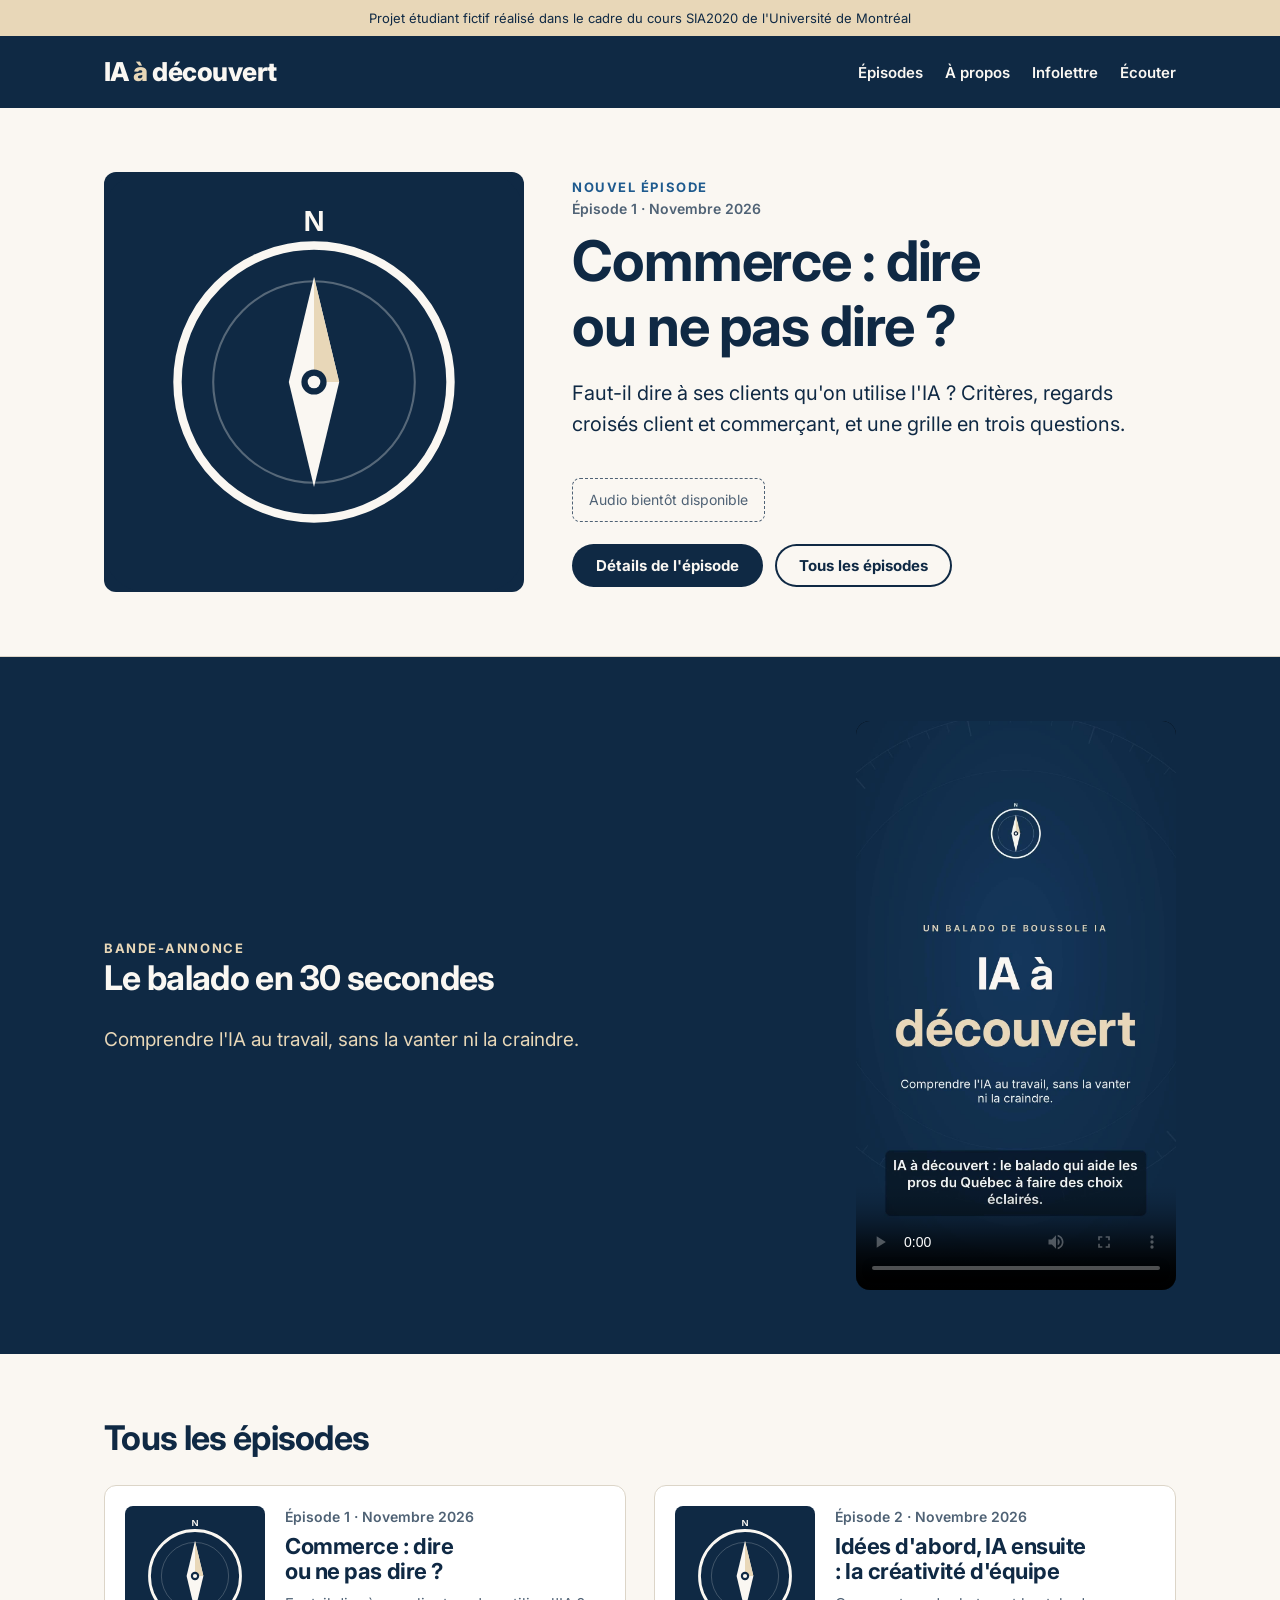
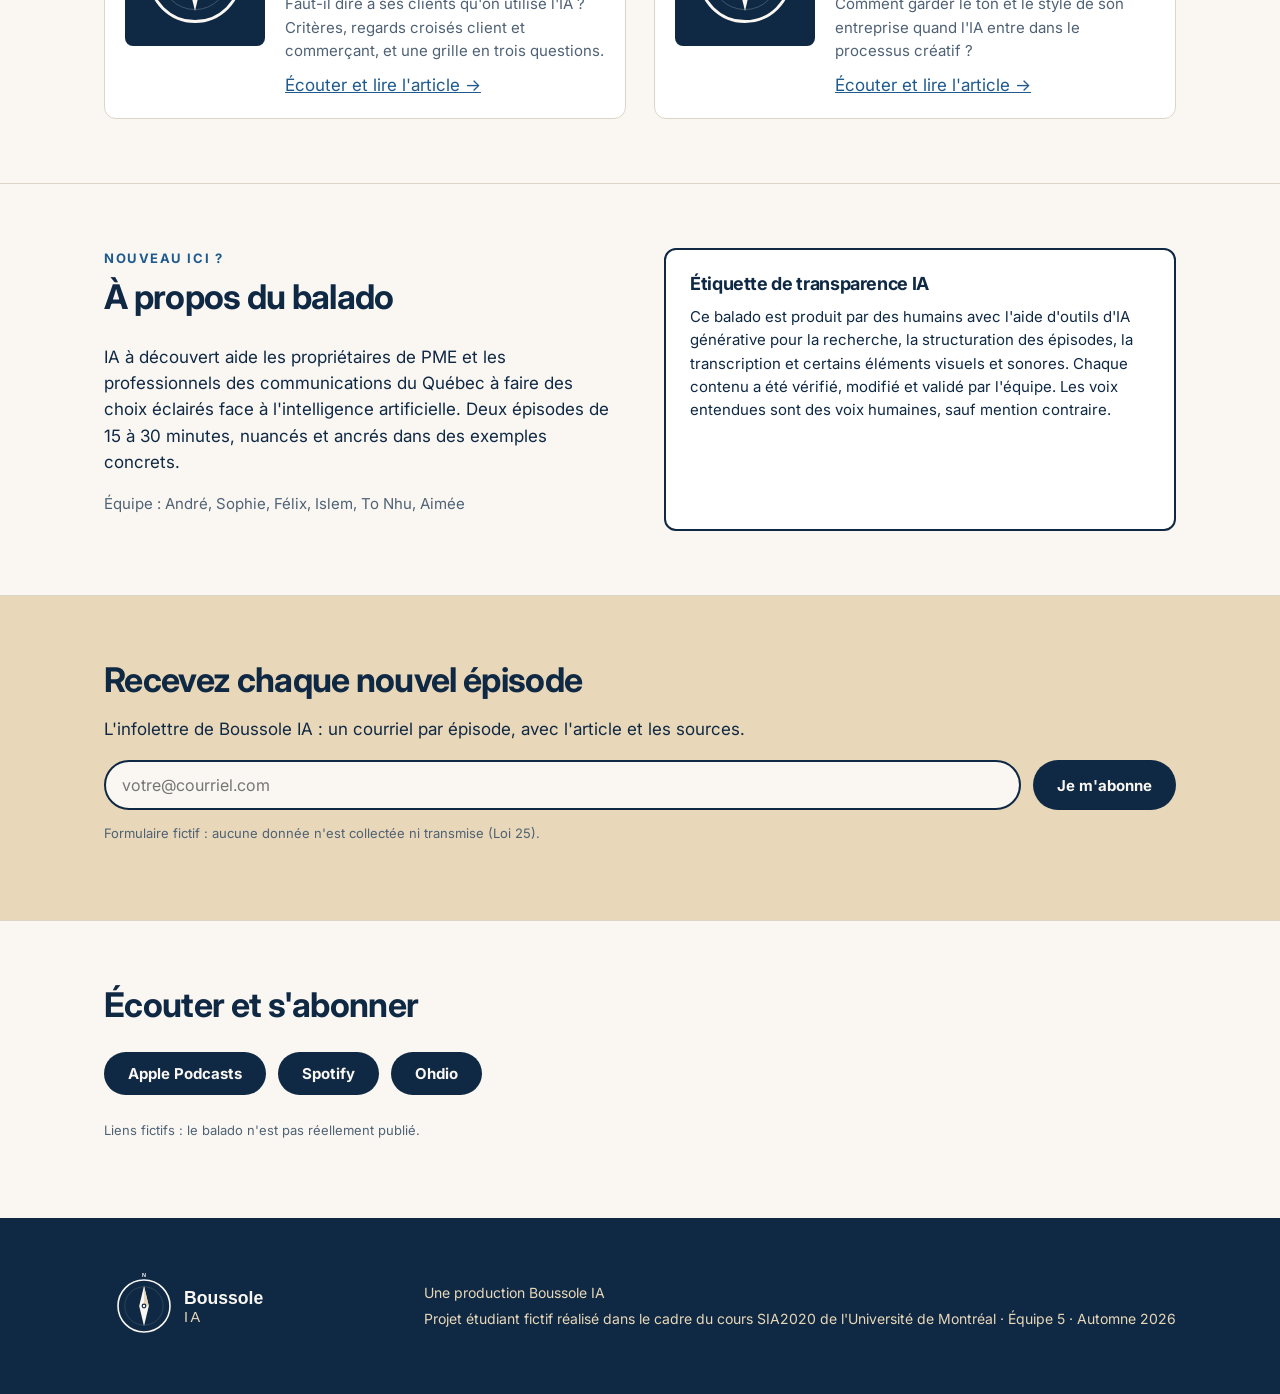
==== iaadecouvert/index.html @ 36e010b4 "Add files via upload" ====
<!doctype html>
<html lang="fr-CA">
<head>
<meta charset="utf-8">
<meta name="viewport" content="width=device-width, initial-scale=1">
<meta name="robots" content="noindex, nofollow">
<title>IA à découvert | Balado de Boussole IA</title>
<meta name="description" content="IA à découvert, le balado de Boussole IA. Projet étudiant fictif, SIA2020, Université de Montréal.">
<link rel="icon" href="assets/picto.svg">
<link rel="preconnect" href="https://fonts.googleapis.com">
<link rel="stylesheet" href="https://fonts.googleapis.com/css2?family=Inter:wght@400;600;700;800&display=swap">
<link rel="stylesheet" href="style.css">
</head>
<body>

<div class="notice">Projet étudiant fictif réalisé dans le cadre du cours SIA2020 de l'Université de Montréal</div>

<header>
  <div class="wrap">
    <a class="brand" href="index.html">IA <span>à</span> découvert</a>
    <nav>
      <a href="#episodes">Épisodes</a>
      <a href="#a-propos">À propos</a>
      <a href="#infolettre">Infolettre</a>
      <a href="#ecouter">Écouter</a>
    </nav>
  </div>
</header>

<main>
  <section>
    <div class="wrap hero" id="hero"></div>
  </section>

  <section class="teaser">
    <div class="wrap">
      <div>
        <div class="eyebrow" style="color:var(--sand)">Bande-annonce</div>
        <h2>Le balado en 30 secondes</h2>
        <p id="promise"></p>
      </div>
      <video id="teaser" controls playsinline preload="metadata"></video>
    </div>
  </section>

  <section id="episodes">
    <div class="wrap">
      <h2>Tous les épisodes</h2>
      <div class="episodes" id="ep-list"></div>
    </div>
  </section>

  <section id="a-propos">
    <div class="wrap two">
      <div>
        <div class="eyebrow">Nouveau ici ?</div>
        <h2 style="margin-top:8px">À propos du balado</h2>
        <p id="about"></p>
        <p class="team" id="team"></p>
      </div>
      <div class="label">
        <h3>Étiquette de transparence IA</h3>
        <p id="transparency"></p>
      </div>
    </div>
  </section>

  <section class="newsletter" id="infolettre">
    <div class="wrap">
      <h2 style="margin-bottom:8px">Recevez chaque nouvel épisode</h2>
      <p>L'infolettre de Boussole IA : un courriel par épisode, avec l'article et les sources.</p>
      <form id="nl-form">
        <input type="email" id="nl-email" placeholder="votre@courriel.com" aria-label="Courriel" required>
        <button class="btn" type="submit">Je m'abonne</button>
      </form>
      <p class="small">Formulaire fictif : aucune donnée n'est collectée ni transmise (Loi 25).</p>
      <p class="ok" id="nl-ok" hidden>Merci ! (Démonstration : aucune inscription réelle n'a été faite.)</p>
    </div>
  </section>

  <section id="ecouter" style="border-bottom:0">
    <div class="wrap">
      <h2>Écouter et s'abonner</h2>
      <div class="platforms" id="platforms"></div>
    </div>
  </section>
</main>

<footer>
  <div class="wrap">
    <div>
      <img src="assets/boussole-ia-inverse.svg" alt="Boussole IA">
    </div>
    <div>
      <p>Une production Boussole IA</p>
      <p>Projet étudiant fictif réalisé dans le cadre du cours SIA2020 de l'Université de Montréal · Équipe 5 · Automne 2026</p>
    </div>
  </div>
</footer>

<script src="data.js"></script>
<script>
  const ep = EPISODES[0];
  const cover = (src, alt) => `<div class="cover"><img src="${src || PODCAST.cover}" alt="${alt}"></div>`;
  const player = (src) => src ? `<audio controls preload="none" src="${src}"></audio>` : `<span class="soon">Audio bientôt disponible</span>`;

  document.getElementById("hero").innerHTML = `
    ${cover(ep.image, ep.title)}
    <div>
      <div class="eyebrow">Nouvel épisode</div>
      <div class="meta">${ep.number} · ${ep.date}${ep.duration ? " · " + ep.duration : ""}</div>
      <h1><a href="episode.html?ep=${ep.id}">${ep.title}</a></h1>
      <p>${ep.description}</p>
      ${player(ep.audio)}
      <div class="actions">
        <a class="btn" href="episode.html?ep=${ep.id}">Détails de l'épisode</a>
        <a class="btn ghost" href="#episodes">Tous les épisodes</a>
      </div>
    </div>`;

  document.getElementById("ep-list").innerHTML = EPISODES.map(e => `
    <article class="ep">
      ${cover(e.image, e.title)}
      <div>
        <div class="meta">${e.number} · ${e.date}${e.duration ? " · " + e.duration : ""}</div>
        <h3><a href="episode.html?ep=${e.id}">${e.title}</a></h3>
        <p>${e.description}</p>
        <a href="episode.html?ep=${e.id}">Écouter et lire l'article →</a>
      </div>
    </article>`).join("");

  const v = document.getElementById("teaser");
  v.src = PODCAST.teaser; v.poster = PODCAST.teaserPoster;
  document.getElementById("promise").textContent = PODCAST.promise;
  document.getElementById("about").textContent = PODCAST.about;
  document.getElementById("team").textContent = "Équipe : " + PODCAST.team.join(", ");
  document.getElementById("transparency").textContent = PODCAST.transparency;
  document.getElementById("platforms").innerHTML = PODCAST.platforms.map(p => `<a class="btn" href="${p.url}">${p.name}</a>`).join("") +
    `<p class="small" style="width:100%">Liens fictifs : le balado n'est pas réellement publié.</p>`;

  document.getElementById("nl-form").addEventListener("submit", e => {
    e.preventDefault();
    document.getElementById("nl-email").value = "";
    document.getElementById("nl-ok").hidden = false;
  });
</script>
</body>
</html>
---- iaadecouvert/style.css ----
:root {
  --navy: #0F2944; --navy-2: #163657; --blue: #1E5A8E;
  --cream: #FAF7F2; --sand: #E8D7B8; --ink: #0F2944; --muted: #4f6275; --line: #dcd5c8;
  --sans: "Inter", "Helvetica Neue", Arial, sans-serif;
}
* { box-sizing: border-box; }
html { scroll-behavior: smooth; }
body { margin: 0; background: var(--cream); color: var(--ink); font-family: var(--sans); font-size: 17px; line-height: 1.55; }
img, video { max-width: 100%; display: block; }
a { color: var(--blue); }
.wrap { max-width: 1120px; margin: 0 auto; padding: 0 24px; }

/* fictional notice */
.notice { background: var(--sand); color: var(--navy); font-size: 13px; text-align: center; padding: 8px 16px; }

/* header */
header { background: var(--navy); color: var(--cream); position: sticky; top: 0; z-index: 10; }
header .wrap { display: flex; align-items: center; justify-content: space-between; gap: 16px; min-height: 72px; flex-wrap: wrap; }
.brand { color: var(--cream); text-decoration: none; font-weight: 800; font-size: 26px; letter-spacing: -0.02em; }
.brand span { color: var(--sand); }
nav { display: flex; gap: 22px; flex-wrap: wrap; }
nav a { color: var(--cream); text-decoration: none; font-weight: 600; font-size: 15px; }
nav a:hover { color: var(--sand); }
.btn { display: inline-block; background: var(--navy); color: var(--cream); border: 0; border-radius: 999px; padding: 12px 24px; font: 700 15px var(--sans); text-decoration: none; cursor: pointer; }
.btn:hover { background: var(--blue); }
.btn.light { background: var(--cream); color: var(--navy); }
.btn.ghost { background: transparent; color: var(--navy); box-shadow: inset 0 0 0 2px var(--navy); }

/* sections */
section { padding: 64px 0; border-bottom: 1px solid var(--line); }
h1, h2, h3 { line-height: 1.15; letter-spacing: -0.02em; margin: 0; text-wrap: balance; }
h2 { font-size: 34px; margin-bottom: 28px; }
.eyebrow { text-transform: uppercase; letter-spacing: .12em; font-size: 13px; font-weight: 700; color: var(--blue); }
.meta { color: var(--muted); font-size: 14px; font-weight: 600; }

/* hero */
.hero { display: grid; grid-template-columns: minmax(0, 420px) minmax(0, 1fr); gap: 48px; align-items: center; }
.cover { aspect-ratio: 1; background: var(--navy); border-radius: 12px; overflow: hidden; }
.cover img { width: 100%; height: 100%; object-fit: cover; }
.hero h1 { font-size: clamp(34px, 5vw, 56px); margin: 10px 0 14px; }
.hero h1 a { color: inherit; text-decoration: none; }
.hero p { font-size: 20px; max-width: 34em; }
.actions { display: flex; gap: 12px; flex-wrap: wrap; margin-top: 22px; }
audio { width: 100%; margin-top: 18px; }
.soon { display: inline-block; margin-top: 18px; padding: 10px 16px; border: 1px dashed var(--muted); border-radius: 8px; color: var(--muted); font-size: 14px; }

/* teaser */
.teaser { background: var(--navy); color: var(--cream); border-bottom: 0; }
.teaser .wrap { display: grid; grid-template-columns: minmax(0, 1fr) minmax(0, 320px); gap: 48px; align-items: center; }
.teaser h2 { color: var(--cream); }
.teaser p { color: var(--sand); font-size: 19px; max-width: 30em; }
.teaser video { border-radius: 14px; width: 100%; aspect-ratio: 9/16; background: #000; }

/* episode list */
.episodes { display: grid; grid-template-columns: repeat(2, minmax(0, 1fr)); gap: 28px; }
.ep { display: grid; grid-template-columns: 140px minmax(0, 1fr); gap: 20px; background: #fff; border: 1px solid var(--line); border-radius: 12px; padding: 20px; }
.ep .cover { border-radius: 8px; }
.ep h3 { font-size: 22px; margin: 6px 0 8px; }
.ep h3 a { color: inherit; text-decoration: none; }
.ep h3 a:hover { text-decoration: underline; }
.ep p { margin: 0 0 10px; font-size: 15px; color: var(--muted); }

/* about + transparency */
.two { display: grid; grid-template-columns: minmax(0, 1fr) minmax(0, 1fr); gap: 48px; }
.team { color: var(--muted); font-size: 15px; }
.label { background: #fff; border: 2px solid var(--navy); border-radius: 12px; padding: 24px; }
.label h3 { font-size: 18px; margin-bottom: 10px; }
.label p { margin: 0; font-size: 15px; }

/* newsletter */
.newsletter { background: var(--sand); }
.newsletter form { display: flex; gap: 12px; flex-wrap: wrap; margin-top: 18px; }
.newsletter input { flex: 1 1 260px; padding: 13px 16px; border-radius: 999px; border: 2px solid var(--navy); font: 16px var(--sans); background: var(--cream); }
.small { font-size: 13px; color: var(--muted); }
.ok { font-weight: 700; margin-top: 12px; }

/* platforms */
.platforms { display: flex; gap: 12px; flex-wrap: wrap; }

/* episode page */
.article { max-width: 720px; }
.article p { margin: 0 0 1em; }
details { background: #fff; border: 1px solid var(--line); border-radius: 12px; padding: 18px 22px; max-width: 720px; }
summary { font-weight: 700; cursor: pointer; }
.transcript p { font-size: 15px; }
.sources li { font-size: 14px; margin-bottom: 6px; overflow-wrap: anywhere; }

/* footer */
footer { background: var(--navy); color: var(--cream); padding: 48px 0; font-size: 14px; }
footer .wrap { display: flex; justify-content: space-between; gap: 32px; flex-wrap: wrap; align-items: center; }
footer img { width: 240px; }
footer p { margin: 4px 0; color: var(--sand); }

@media (max-width: 800px) {
  .hero, .teaser .wrap, .two, .episodes { grid-template-columns: minmax(0, 1fr); }
  .hero .cover { max-width: 320px; }
  .teaser video { max-width: 300px; }
  .ep { grid-template-columns: 96px minmax(0, 1fr); }
  section { padding: 44px 0; }
  nav { gap: 14px; }
}
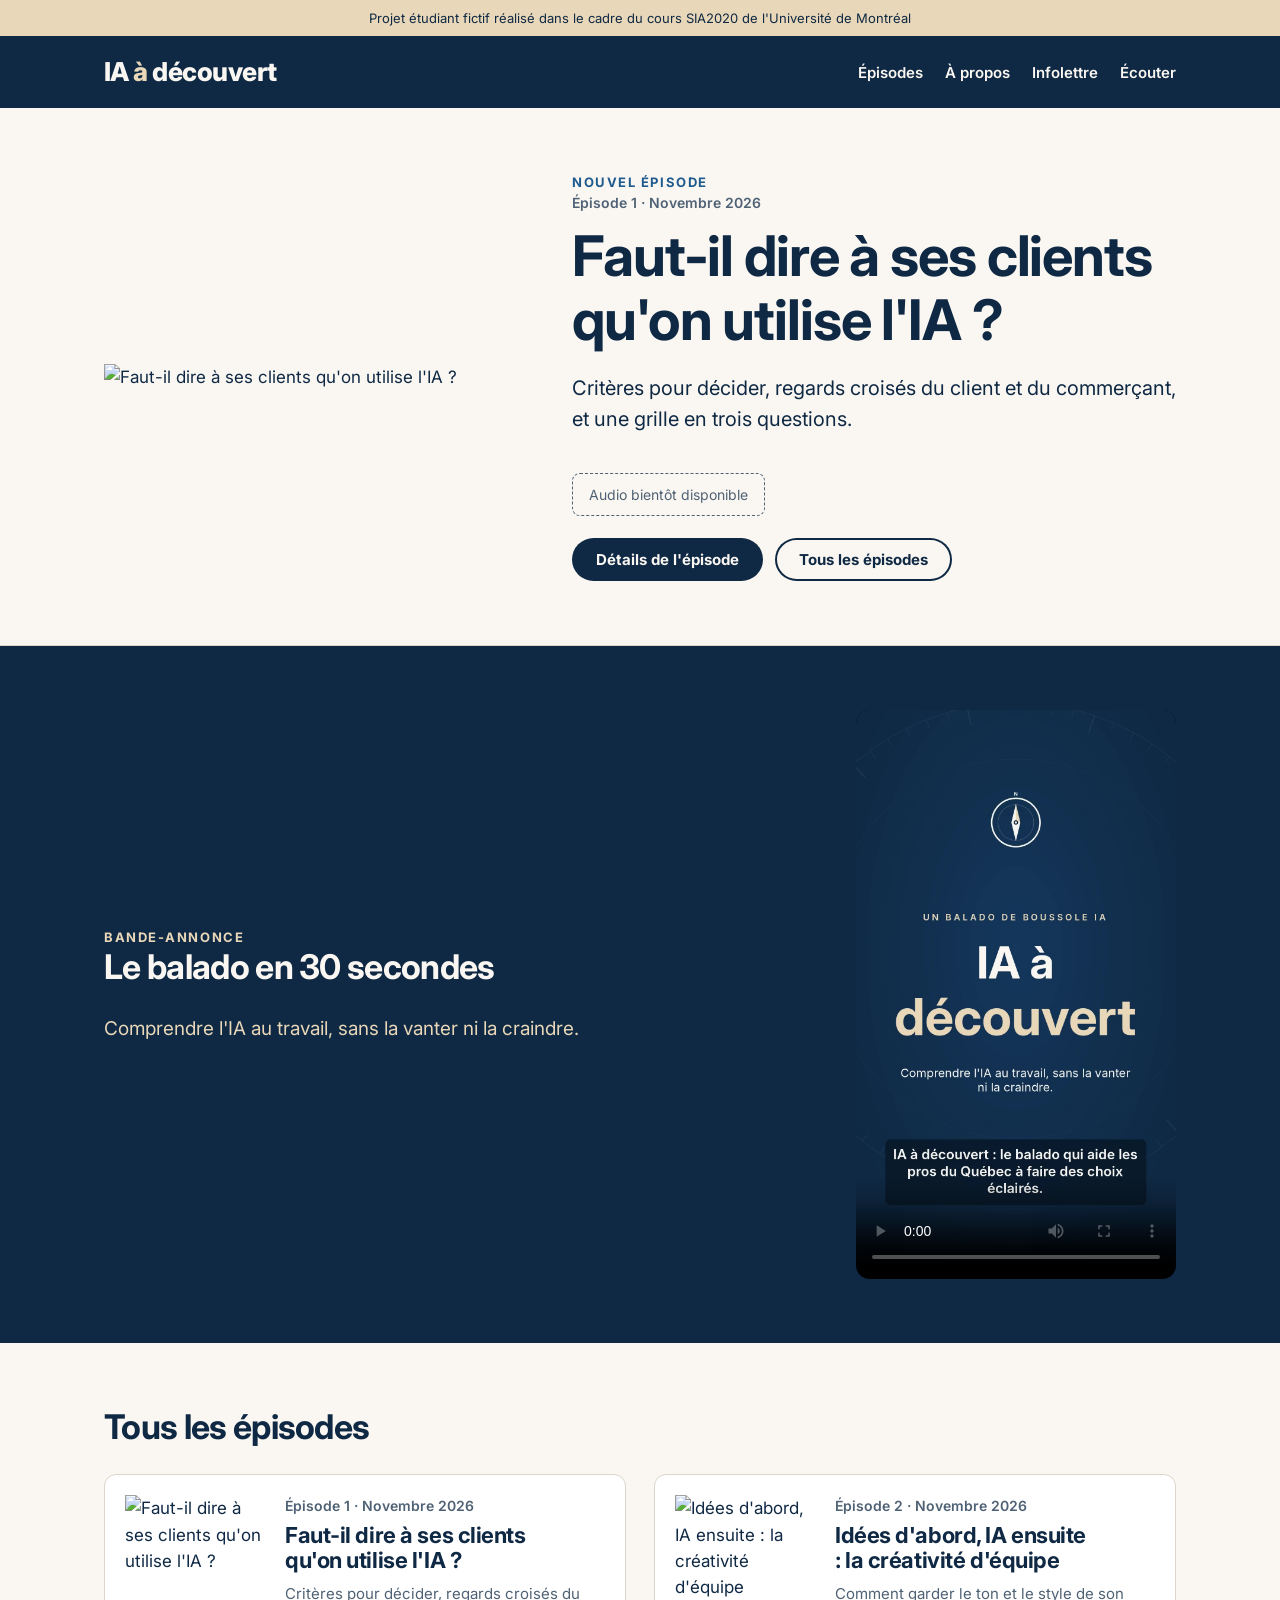
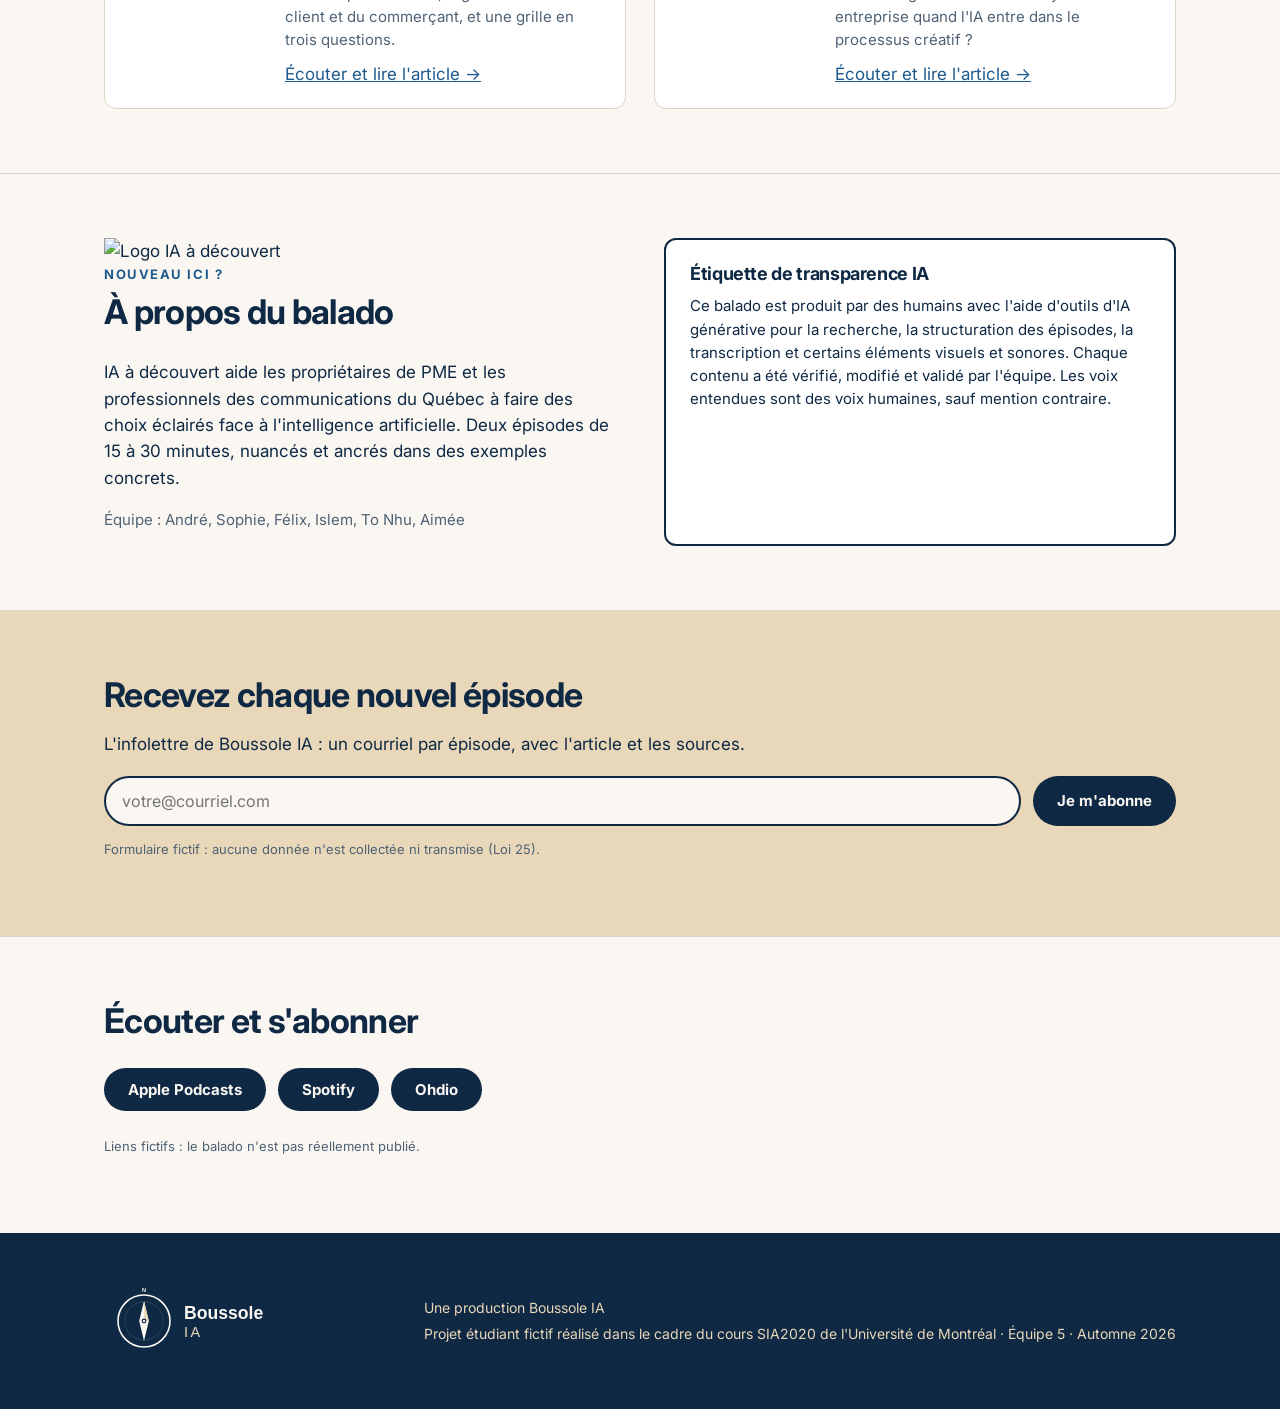
==== commit 6c69c18f: "Add files via upload" ====
--- a/iaadecouvert/index.html
+++ b/iaadecouvert/index.html
@@ -6,7 +6,7 @@
 <meta name="robots" content="noindex, nofollow">
 <title>IA à découvert | Balado de Boussole IA</title>
 <meta name="description" content="IA à découvert, le balado de Boussole IA. Projet étudiant fictif, SIA2020, Université de Montréal.">
-<link rel="icon" href="assets/picto.svg">
+<link rel="icon" href="assets/favicon.png">
 <link rel="preconnect" href="https://fonts.googleapis.com">
 <link rel="stylesheet" href="https://fonts.googleapis.com/css2?family=Inter:wght@400;600;700;800&display=swap">
 <link rel="stylesheet" href="style.css">
@@ -17,7 +17,7 @@
 
 <header>
   <div class="wrap">
-    <a class="brand" href="index.html">IA <span>à</span> découvert</a>
+    <a class="brand" href="index.html"><img src="assets/favicon.png" alt=""><span style="color:inherit">IA <span>à</span> découvert</span></a>
     <nav>
       <a href="#episodes">Épisodes</a>
       <a href="#a-propos">À propos</a>
@@ -53,6 +53,7 @@
   <section id="a-propos">
     <div class="wrap two">
       <div>
+        <img class="about-logo" id="about-logo" alt="Logo IA à découvert">
         <div class="eyebrow">Nouveau ici ?</div>
         <h2 style="margin-top:8px">À propos du balado</h2>
         <p id="about"></p>
@@ -101,7 +102,7 @@
 <script src="data.js"></script>
 <script>
   const ep = EPISODES[0];
-  const cover = (src, alt) => `<div class="cover"><img src="${src || PODCAST.cover}" alt="${alt}"></div>`;
+  const cover = (src, alt) => src ? `<div class="thumb"><img src="${src}" alt="${alt}"></div>` : `<div class="cover"><img src="${PODCAST.cover}" alt="${alt}"></div>`;
   const player = (src) => src ? `<audio controls preload="none" src="${src}"></audio>` : `<span class="soon">Audio bientôt disponible</span>`;
 
   document.getElementById("hero").innerHTML = `
@@ -133,6 +134,7 @@
   v.src = PODCAST.teaser; v.poster = PODCAST.teaserPoster;
   document.getElementById("promise").textContent = PODCAST.promise;
   document.getElementById("about").textContent = PODCAST.about;
+  document.getElementById("about-logo").src = PODCAST.cover;
   document.getElementById("team").textContent = "Équipe : " + PODCAST.team.join(", ");
   document.getElementById("transparency").textContent = PODCAST.transparency;
   document.getElementById("platforms").innerHTML = PODCAST.platforms.map(p => `<a class="btn" href="${p.url}">${p.name}</a>`).join("") +
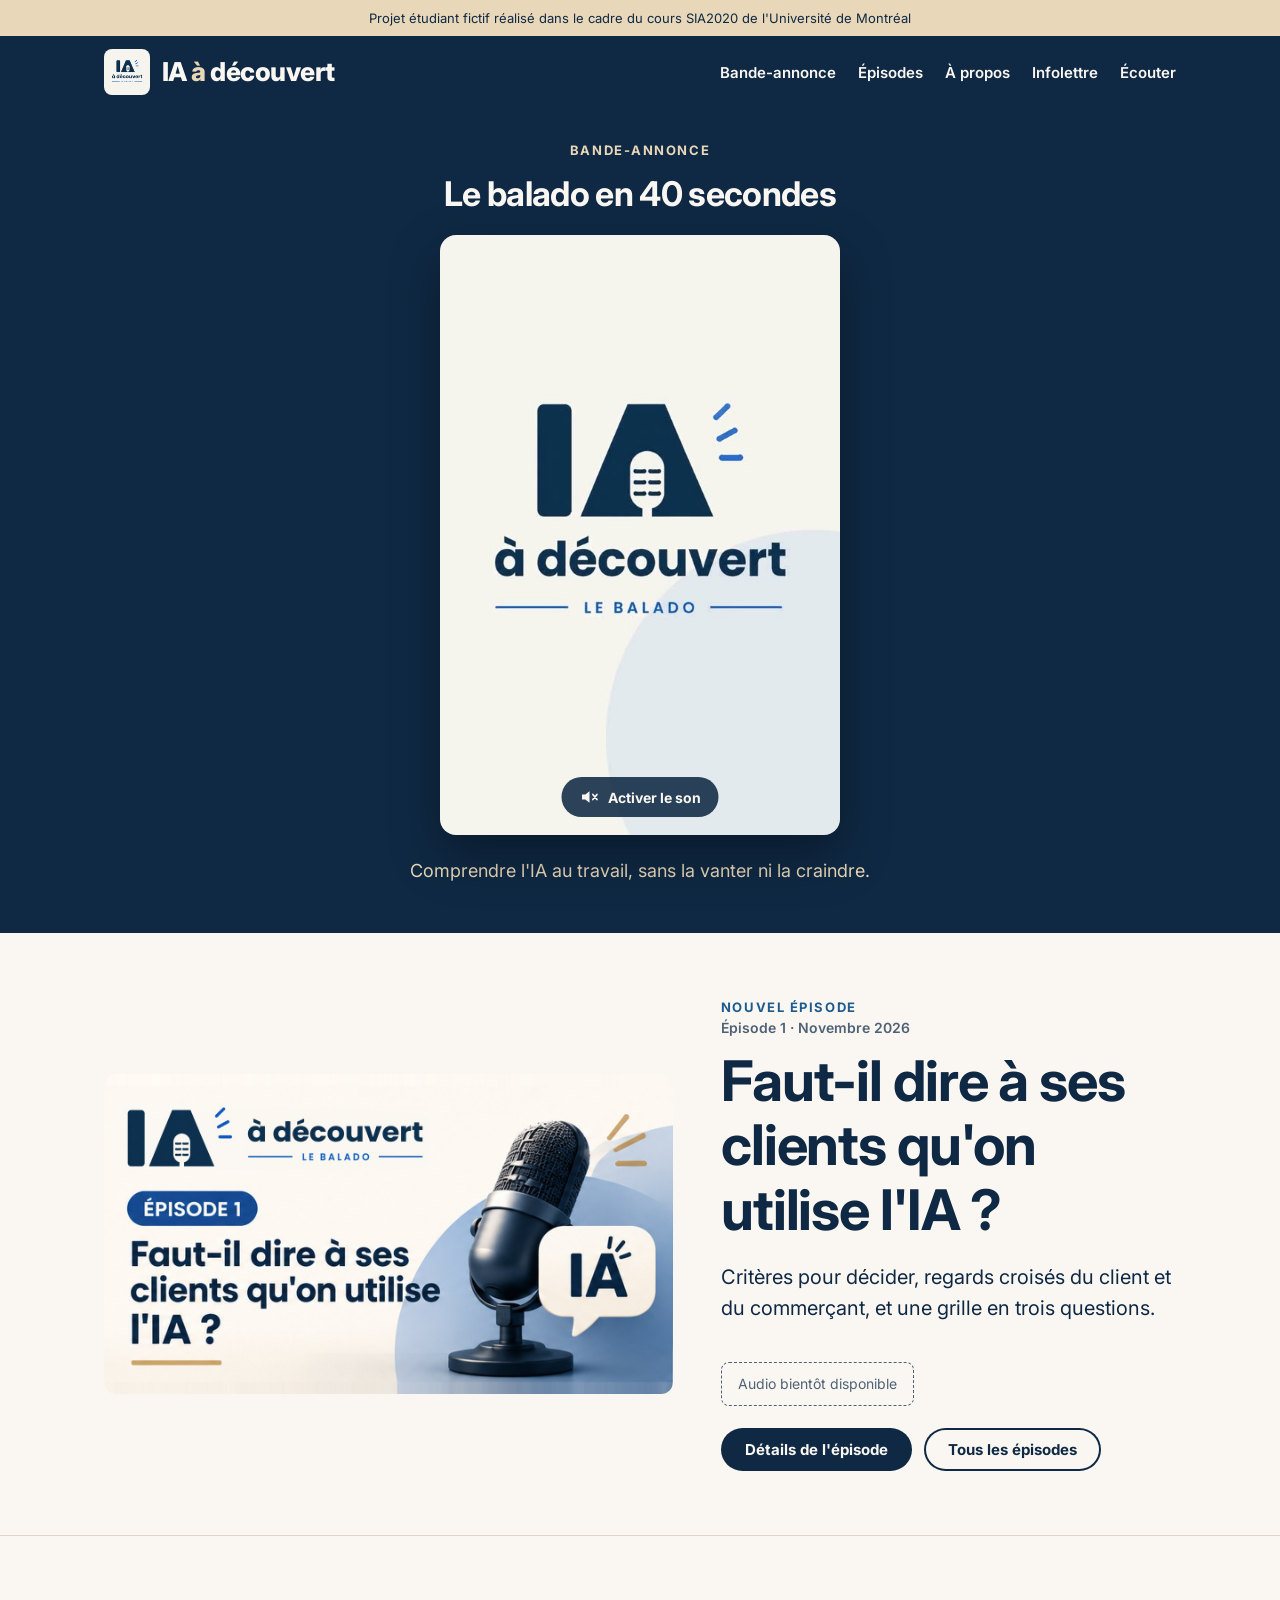
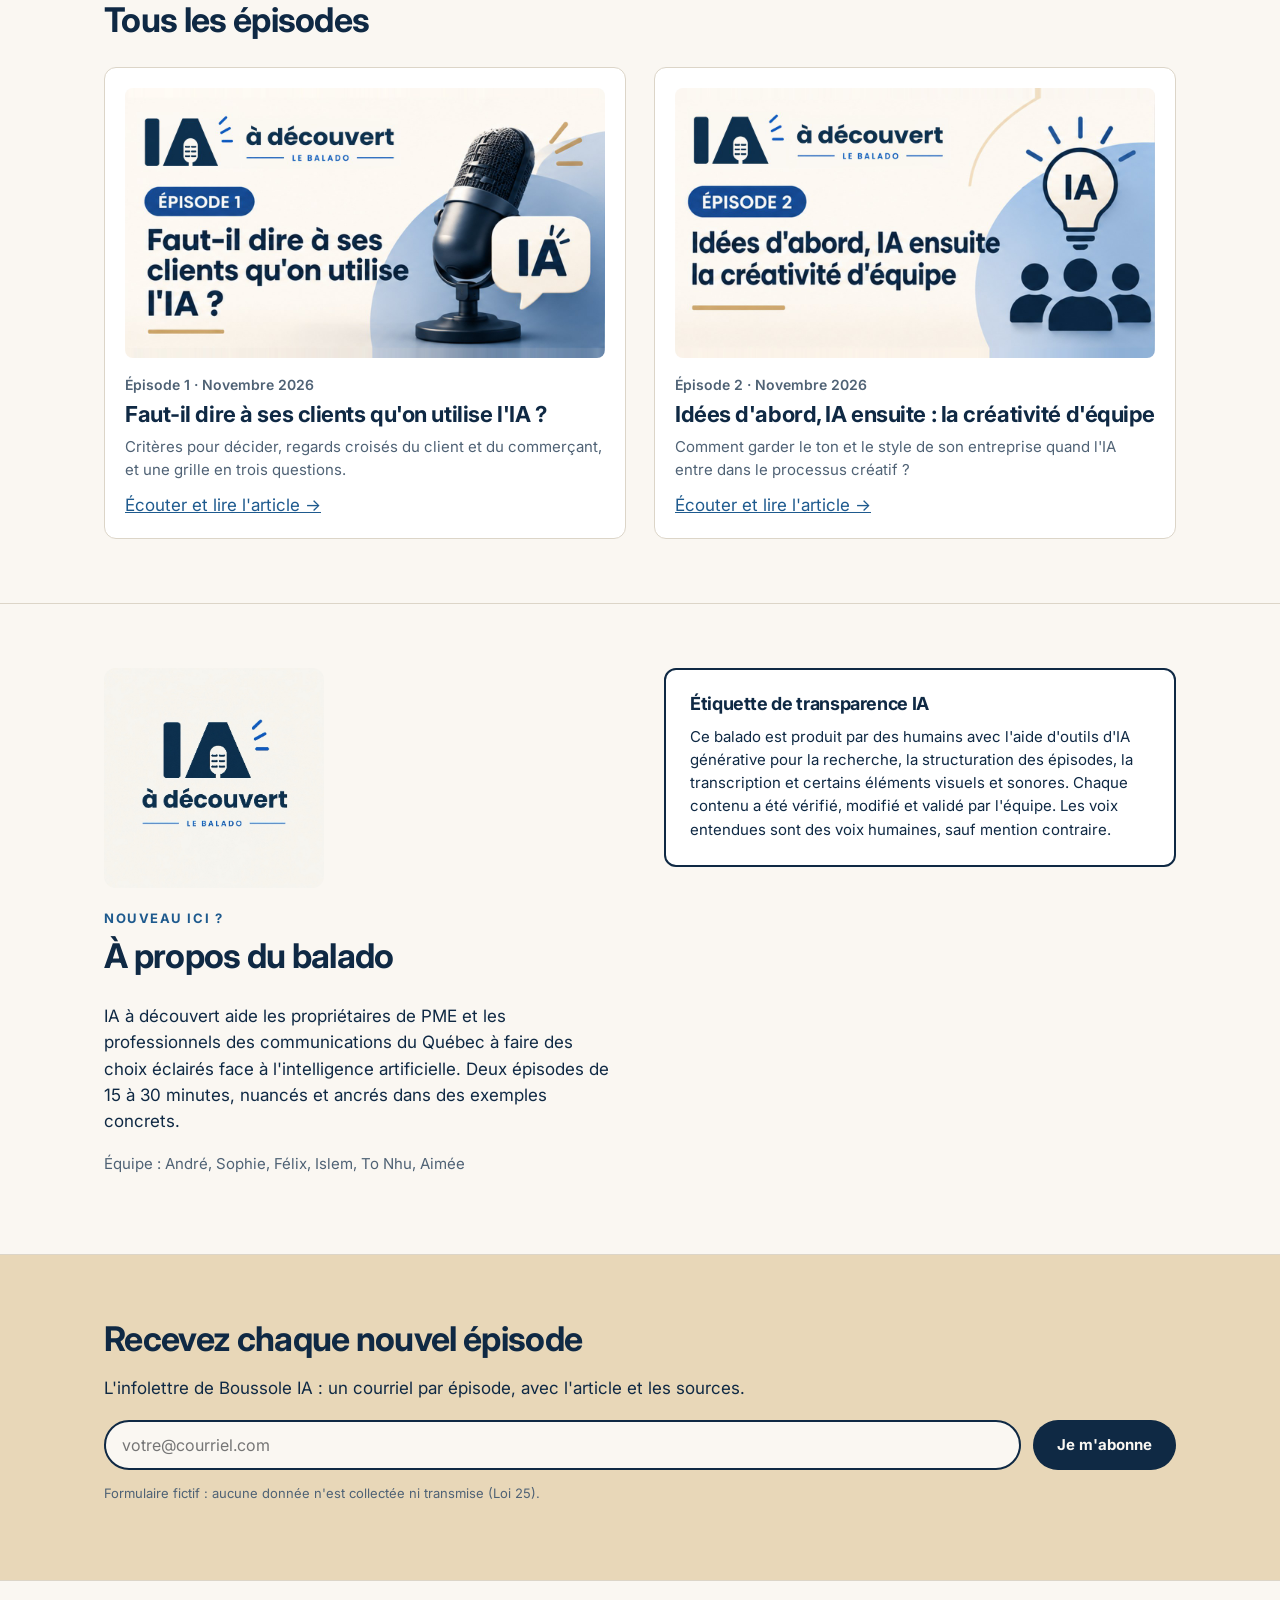
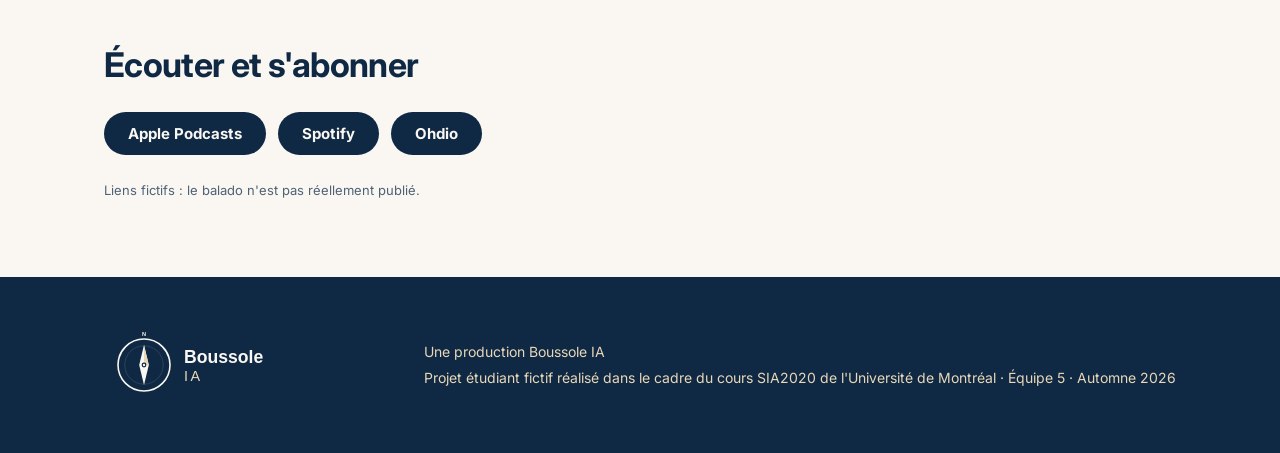
==== commit 34d3c92c: "Add files via upload" ====
--- a/iaadecouvert/index.html
+++ b/iaadecouvert/index.html
@@ -19,6 +19,7 @@
   <div class="wrap">
     <a class="brand" href="index.html"><img src="assets/favicon.png" alt=""><span style="color:inherit">IA <span>à</span> découvert</span></a>
     <nav>
+      <a href="#bande-annonce">Bande-annonce</a>
       <a href="#episodes">Épisodes</a>
       <a href="#a-propos">À propos</a>
       <a href="#infolettre">Infolettre</a>
@@ -28,19 +29,23 @@
 </header>
 
 <main>
+  <section class="teaser" id="bande-annonce">
+    <div class="wrap">
+      <div class="eyebrow">Bande-annonce</div>
+      <h2>Le balado en 40 secondes</h2>
+      <div class="player">
+        <video id="teaser" autoplay muted loop playsinline preload="auto"></video>
+        <button class="sound" id="sound" type="button" aria-pressed="false">
+          <svg viewBox="0 0 24 24" width="20" height="20" aria-hidden="true"><path fill="currentColor" d="M3 9v6h4l5 4V5L7 9H3z"/><path id="wave" fill="none" stroke="currentColor" stroke-width="2" stroke-linecap="round" d="M16 9l5 6M21 9l-5 6"/></svg>
+          <span id="sound-label">Activer le son</span>
+        </button>
+      </div>
+      <p id="promise"></p>
+    </div>
+  </section>
+
   <section>
     <div class="wrap hero" id="hero"></div>
-  </section>
-
-  <section class="teaser">
-    <div class="wrap">
-      <div>
-        <div class="eyebrow" style="color:var(--sand)">Bande-annonce</div>
-        <h2>Le balado en 30 secondes</h2>
-        <p id="promise"></p>
-      </div>
-      <video id="teaser" controls playsinline preload="metadata"></video>
-    </div>
   </section>
 
   <section id="episodes">
@@ -131,7 +136,15 @@
     </article>`).join("");
 
   const v = document.getElementById("teaser");
-  v.src = PODCAST.teaser; v.poster = PODCAST.teaserPoster;
+  v.muted = true; v.poster = PODCAST.teaserPoster; v.src = PODCAST.teaser; v.play().catch(() => {});
+  const btn = document.getElementById("sound");
+  btn.addEventListener("click", () => {
+    v.muted = !v.muted;
+    if (!v.muted) v.play();
+    btn.setAttribute("aria-pressed", String(!v.muted));
+    document.getElementById("sound-label").textContent = v.muted ? "Activer le son" : "Couper le son";
+    document.getElementById("wave").setAttribute("d", v.muted ? "M16 9l5 6M21 9l-5 6" : "M16 8a5 5 0 0 1 0 8M19 5a9 9 0 0 1 0 14");
+  });
   document.getElementById("promise").textContent = PODCAST.promise;
   document.getElementById("about").textContent = PODCAST.about;
   document.getElementById("about-logo").src = PODCAST.cover;
--- a/iaadecouvert/style.css
+++ b/iaadecouvert/style.css
@@ -16,8 +16,9 @@
 /* header */
 header { background: var(--navy); color: var(--cream); position: sticky; top: 0; z-index: 10; }
 header .wrap { display: flex; align-items: center; justify-content: space-between; gap: 16px; min-height: 72px; flex-wrap: wrap; }
-.brand { color: var(--cream); text-decoration: none; font-weight: 800; font-size: 26px; letter-spacing: -0.02em; }
+.brand { display: flex; align-items: center; gap: 12px; color: var(--cream); text-decoration: none; font-weight: 800; font-size: 26px; letter-spacing: -0.02em; }
 .brand span { color: var(--sand); }
+.brand img { width: 46px; height: 46px; border-radius: 8px; }
 nav { display: flex; gap: 22px; flex-wrap: wrap; }
 nav a { color: var(--cream); text-decoration: none; font-weight: 600; font-size: 15px; }
 nav a:hover { color: var(--sand); }
@@ -34,9 +35,12 @@
 .meta { color: var(--muted); font-size: 14px; font-weight: 600; }
 
 /* hero */
-.hero { display: grid; grid-template-columns: minmax(0, 420px) minmax(0, 1fr); gap: 48px; align-items: center; }
+.hero { display: grid; grid-template-columns: minmax(0, 1.25fr) minmax(0, 1fr); gap: 48px; align-items: center; }
 .cover { aspect-ratio: 1; background: var(--navy); border-radius: 12px; overflow: hidden; }
 .cover img { width: 100%; height: 100%; object-fit: cover; }
+.thumb { aspect-ratio: 16/9; border-radius: 12px; overflow: hidden; background: var(--sand); }
+.thumb img { width: 100%; height: 100%; object-fit: cover; }
+.about-logo { width: 220px; border-radius: 12px; margin-bottom: 20px; }
 .hero h1 { font-size: clamp(34px, 5vw, 56px); margin: 10px 0 14px; }
 .hero h1 a { color: inherit; text-decoration: none; }
 .hero p { font-size: 20px; max-width: 34em; }
@@ -44,17 +48,23 @@
 audio { width: 100%; margin-top: 18px; }
 .soon { display: inline-block; margin-top: 18px; padding: 10px 16px; border: 1px dashed var(--muted); border-radius: 8px; color: var(--muted); font-size: 14px; }
 
-/* teaser */
-.teaser { background: var(--navy); color: var(--cream); border-bottom: 0; }
-.teaser .wrap { display: grid; grid-template-columns: minmax(0, 1fr) minmax(0, 320px); gap: 48px; align-items: center; }
-.teaser h2 { color: var(--cream); }
-.teaser p { color: var(--sand); font-size: 19px; max-width: 30em; }
-.teaser video { border-radius: 14px; width: 100%; aspect-ratio: 9/16; background: #000; }
+/* teaser (first thing on the page) */
+.teaser { background: var(--navy); color: var(--cream); border-bottom: 0; padding: 32px 0 48px; }
+.teaser .wrap { display: flex; flex-direction: column; align-items: center; text-align: center; gap: 14px; }
+.teaser .eyebrow { color: var(--sand); }
+.teaser h2 { color: var(--cream); margin: 0 0 8px; }
+.teaser p { color: var(--sand); font-size: 18px; max-width: 30em; margin: 8px 0 0; }
+.player { position: relative; width: min(400px, 100%); }
+.player video { width: 100%; aspect-ratio: 2/3; object-fit: cover; object-position: 50% 50%; border-radius: 16px; background: var(--cream); box-shadow: 0 20px 50px rgba(0,0,0,.35); }
+.sound { position: absolute; left: 50%; bottom: 18px; transform: translateX(-50%); display: inline-flex; align-items: center; gap: 8px;
+  background: rgba(15,41,68,.88); color: var(--cream); border: 0; border-radius: 999px; padding: 10px 18px; font: 700 14px var(--sans); cursor: pointer; }
+.sound:hover { background: var(--blue); }
+.sound:focus-visible { outline: 2px solid var(--sand); outline-offset: 2px; }
 
 /* episode list */
 .episodes { display: grid; grid-template-columns: repeat(2, minmax(0, 1fr)); gap: 28px; }
-.ep { display: grid; grid-template-columns: 140px minmax(0, 1fr); gap: 20px; background: #fff; border: 1px solid var(--line); border-radius: 12px; padding: 20px; }
-.ep .cover { border-radius: 8px; }
+.ep { display: flex; flex-direction: column; gap: 16px; background: #fff; border: 1px solid var(--line); border-radius: 12px; padding: 20px; }
+.ep .thumb { border-radius: 8px; }
 .ep h3 { font-size: 22px; margin: 6px 0 8px; }
 .ep h3 a { color: inherit; text-decoration: none; }
 .ep h3 a:hover { text-decoration: underline; }
@@ -63,7 +73,7 @@
 /* about + transparency */
 .two { display: grid; grid-template-columns: minmax(0, 1fr) minmax(0, 1fr); gap: 48px; }
 .team { color: var(--muted); font-size: 15px; }
-.label { background: #fff; border: 2px solid var(--navy); border-radius: 12px; padding: 24px; }
+.label { align-self: start; background: #fff; border: 2px solid var(--navy); border-radius: 12px; padding: 24px; }
 .label h3 { font-size: 18px; margin-bottom: 10px; }
 .label p { margin: 0; font-size: 15px; }
 
@@ -92,10 +102,8 @@
 footer p { margin: 4px 0; color: var(--sand); }
 
 @media (max-width: 800px) {
-  .hero, .teaser .wrap, .two, .episodes { grid-template-columns: minmax(0, 1fr); }
-  .hero .cover { max-width: 320px; }
-  .teaser video { max-width: 300px; }
-  .ep { grid-template-columns: 96px minmax(0, 1fr); }
+  .hero, .two, .episodes { grid-template-columns: minmax(0, 1fr); }
+
   section { padding: 44px 0; }
   nav { gap: 14px; }
 }
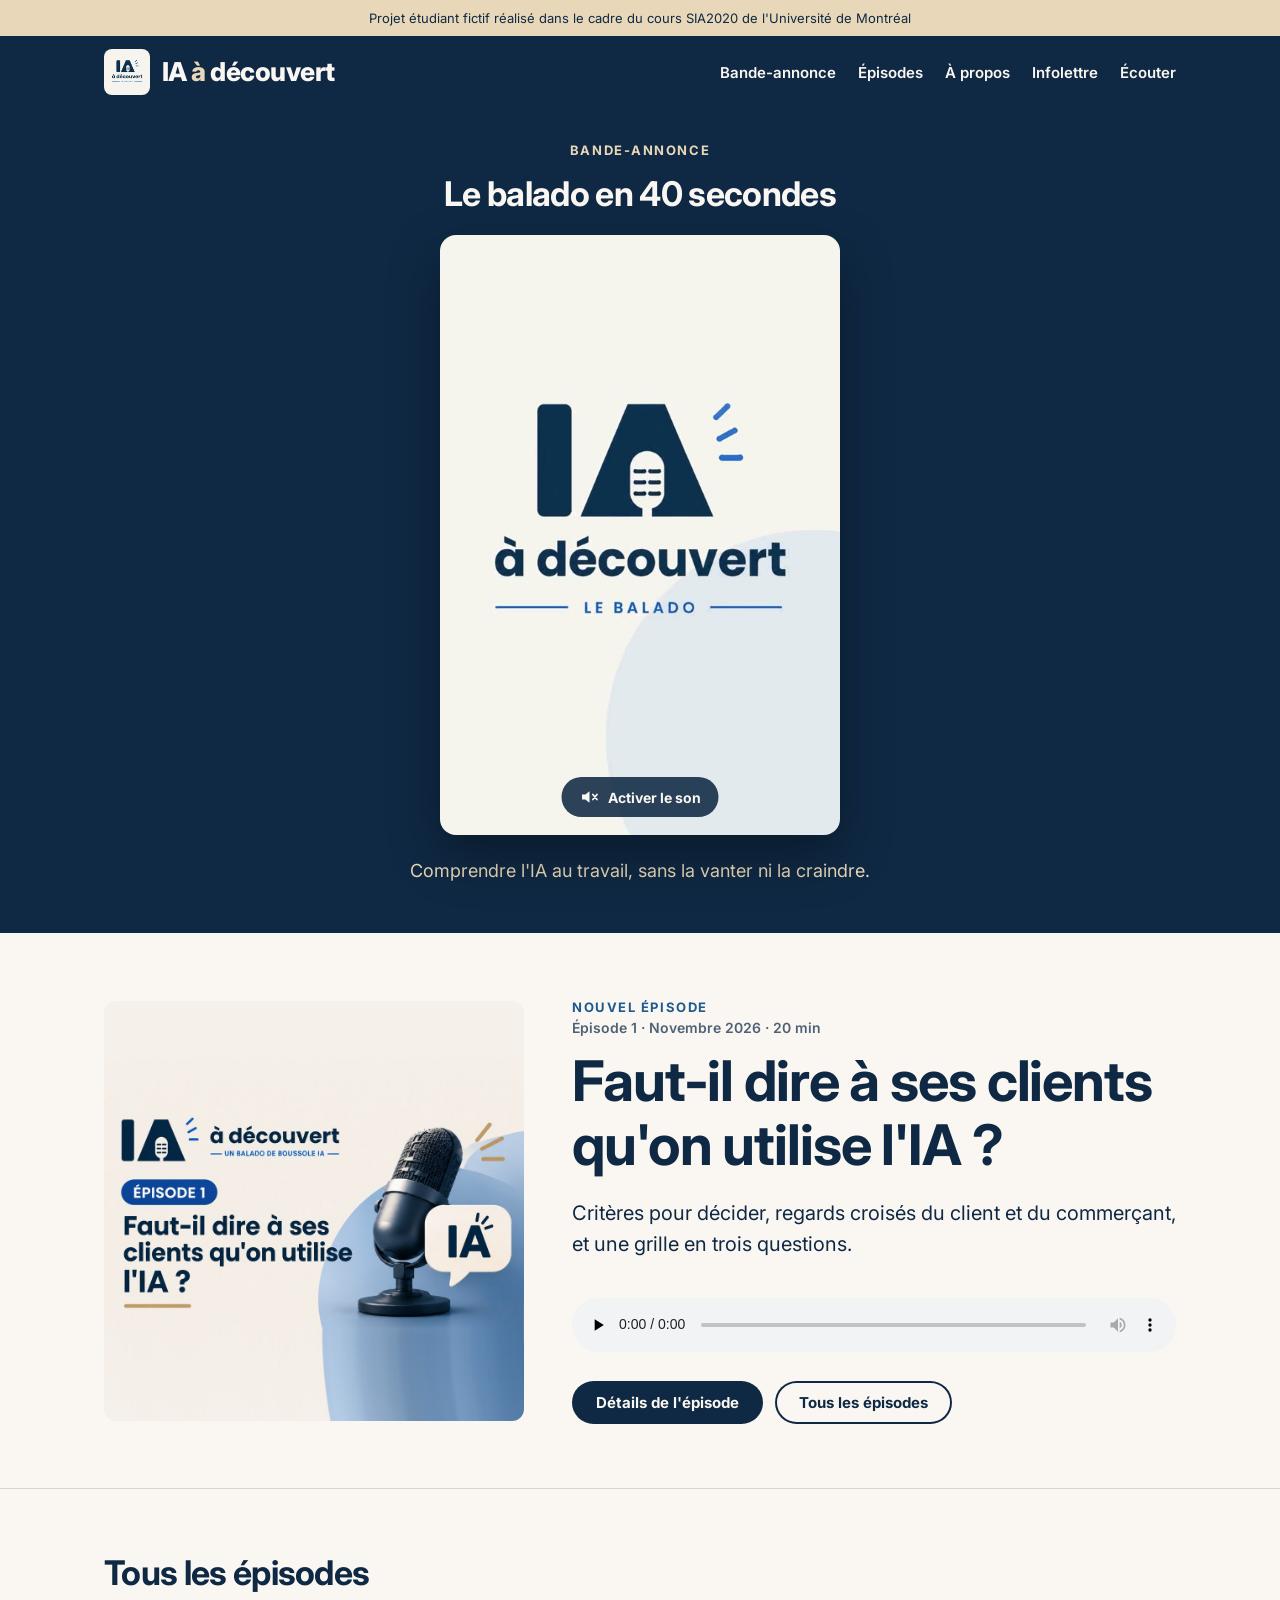
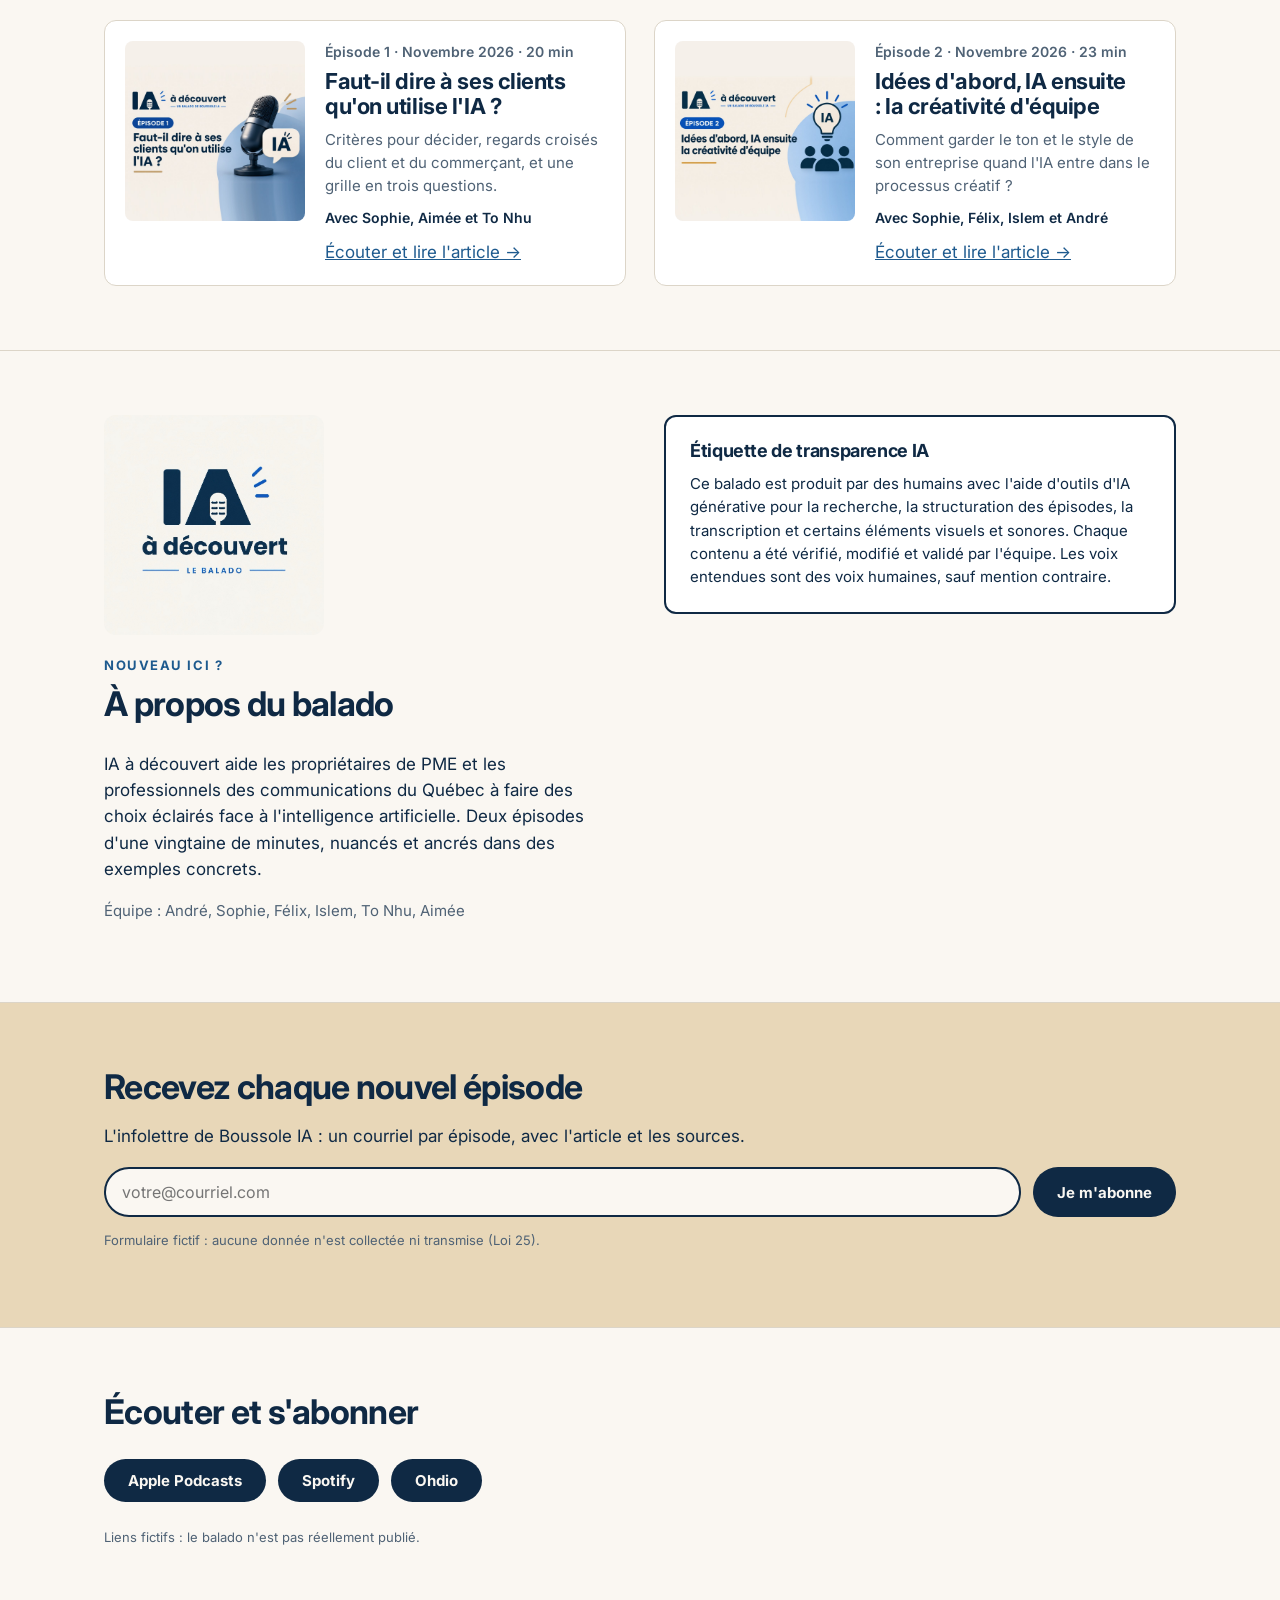
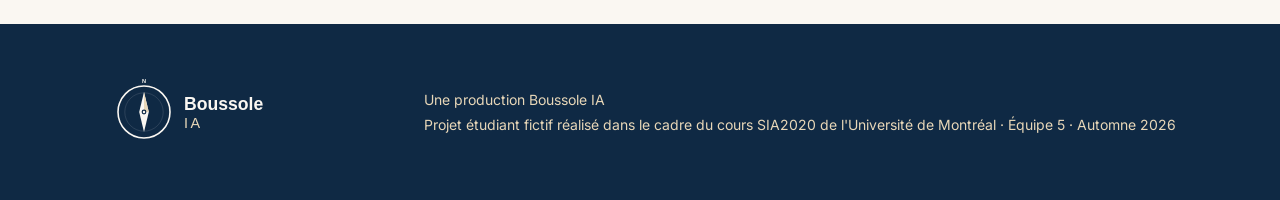
==== commit 1980a8d8: "Add files via upload" ====
--- a/iaadecouvert/index.html
+++ b/iaadecouvert/index.html
@@ -131,6 +131,7 @@
         <div class="meta">${e.number} · ${e.date}${e.duration ? " · " + e.duration : ""}</div>
         <h3><a href="episode.html?ep=${e.id}">${e.title}</a></h3>
         <p>${e.description}</p>
+        <p class="with">Avec ${e.people.map(p => p.name).join(", ").replace(/, ([^,]*)$/, " et $1")}</p>
         <a href="episode.html?ep=${e.id}">Écouter et lire l'article →</a>
       </div>
     </article>`).join("");
--- a/iaadecouvert/style.css
+++ b/iaadecouvert/style.css
@@ -35,10 +35,10 @@
 .meta { color: var(--muted); font-size: 14px; font-weight: 600; }
 
 /* hero */
-.hero { display: grid; grid-template-columns: minmax(0, 1.25fr) minmax(0, 1fr); gap: 48px; align-items: center; }
+.hero { display: grid; grid-template-columns: minmax(0, 420px) minmax(0, 1fr); gap: 48px; align-items: center; }
 .cover { aspect-ratio: 1; background: var(--navy); border-radius: 12px; overflow: hidden; }
 .cover img { width: 100%; height: 100%; object-fit: cover; }
-.thumb { aspect-ratio: 16/9; border-radius: 12px; overflow: hidden; background: var(--sand); }
+.thumb { aspect-ratio: 1; border-radius: 12px; overflow: hidden; background: var(--sand); }
 .thumb img { width: 100%; height: 100%; object-fit: cover; }
 .about-logo { width: 220px; border-radius: 12px; margin-bottom: 20px; }
 .hero h1 { font-size: clamp(34px, 5vw, 56px); margin: 10px 0 14px; }
@@ -63,7 +63,7 @@
 
 /* episode list */
 .episodes { display: grid; grid-template-columns: repeat(2, minmax(0, 1fr)); gap: 28px; }
-.ep { display: flex; flex-direction: column; gap: 16px; background: #fff; border: 1px solid var(--line); border-radius: 12px; padding: 20px; }
+.ep { display: grid; grid-template-columns: 180px minmax(0, 1fr); gap: 20px; align-items: start; background: #fff; border: 1px solid var(--line); border-radius: 12px; padding: 20px; }
 .ep .thumb { border-radius: 8px; }
 .ep h3 { font-size: 22px; margin: 6px 0 8px; }
 .ep h3 a { color: inherit; text-decoration: none; }
@@ -95,6 +95,14 @@
 .transcript p { font-size: 15px; }
 .sources li { font-size: 14px; margin-bottom: 6px; overflow-wrap: anywhere; }
 
+/* speakers */
+.people { list-style: none; padding: 0; margin: 0 0 12px; display: grid; grid-template-columns: repeat(auto-fill, minmax(240px, 1fr)); gap: 14px; }
+.people li { display: flex; gap: 14px; align-items: center; background: #fff; border: 1px solid var(--line); border-radius: 12px; padding: 14px 16px; }
+.people .initial { flex: none; width: 44px; height: 44px; border-radius: 50%; background: var(--navy); color: var(--cream); display: grid; place-items: center; font-weight: 800; }
+.people strong { display: block; }
+.people li div span { display: block; color: var(--muted); font-size: 14px; line-height: 1.35; }
+.ep .with { font-size: 14px; font-weight: 600; color: var(--ink); }
+
 /* footer */
 footer { background: var(--navy); color: var(--cream); padding: 48px 0; font-size: 14px; }
 footer .wrap { display: flex; justify-content: space-between; gap: 32px; flex-wrap: wrap; align-items: center; }
@@ -102,6 +110,8 @@
 footer p { margin: 4px 0; color: var(--sand); }
 
 @media (max-width: 800px) {
+  .hero .thumb { max-width: 360px; }
+  .ep { grid-template-columns: 110px minmax(0, 1fr); }
   .hero, .two, .episodes { grid-template-columns: minmax(0, 1fr); }
 
   section { padding: 44px 0; }
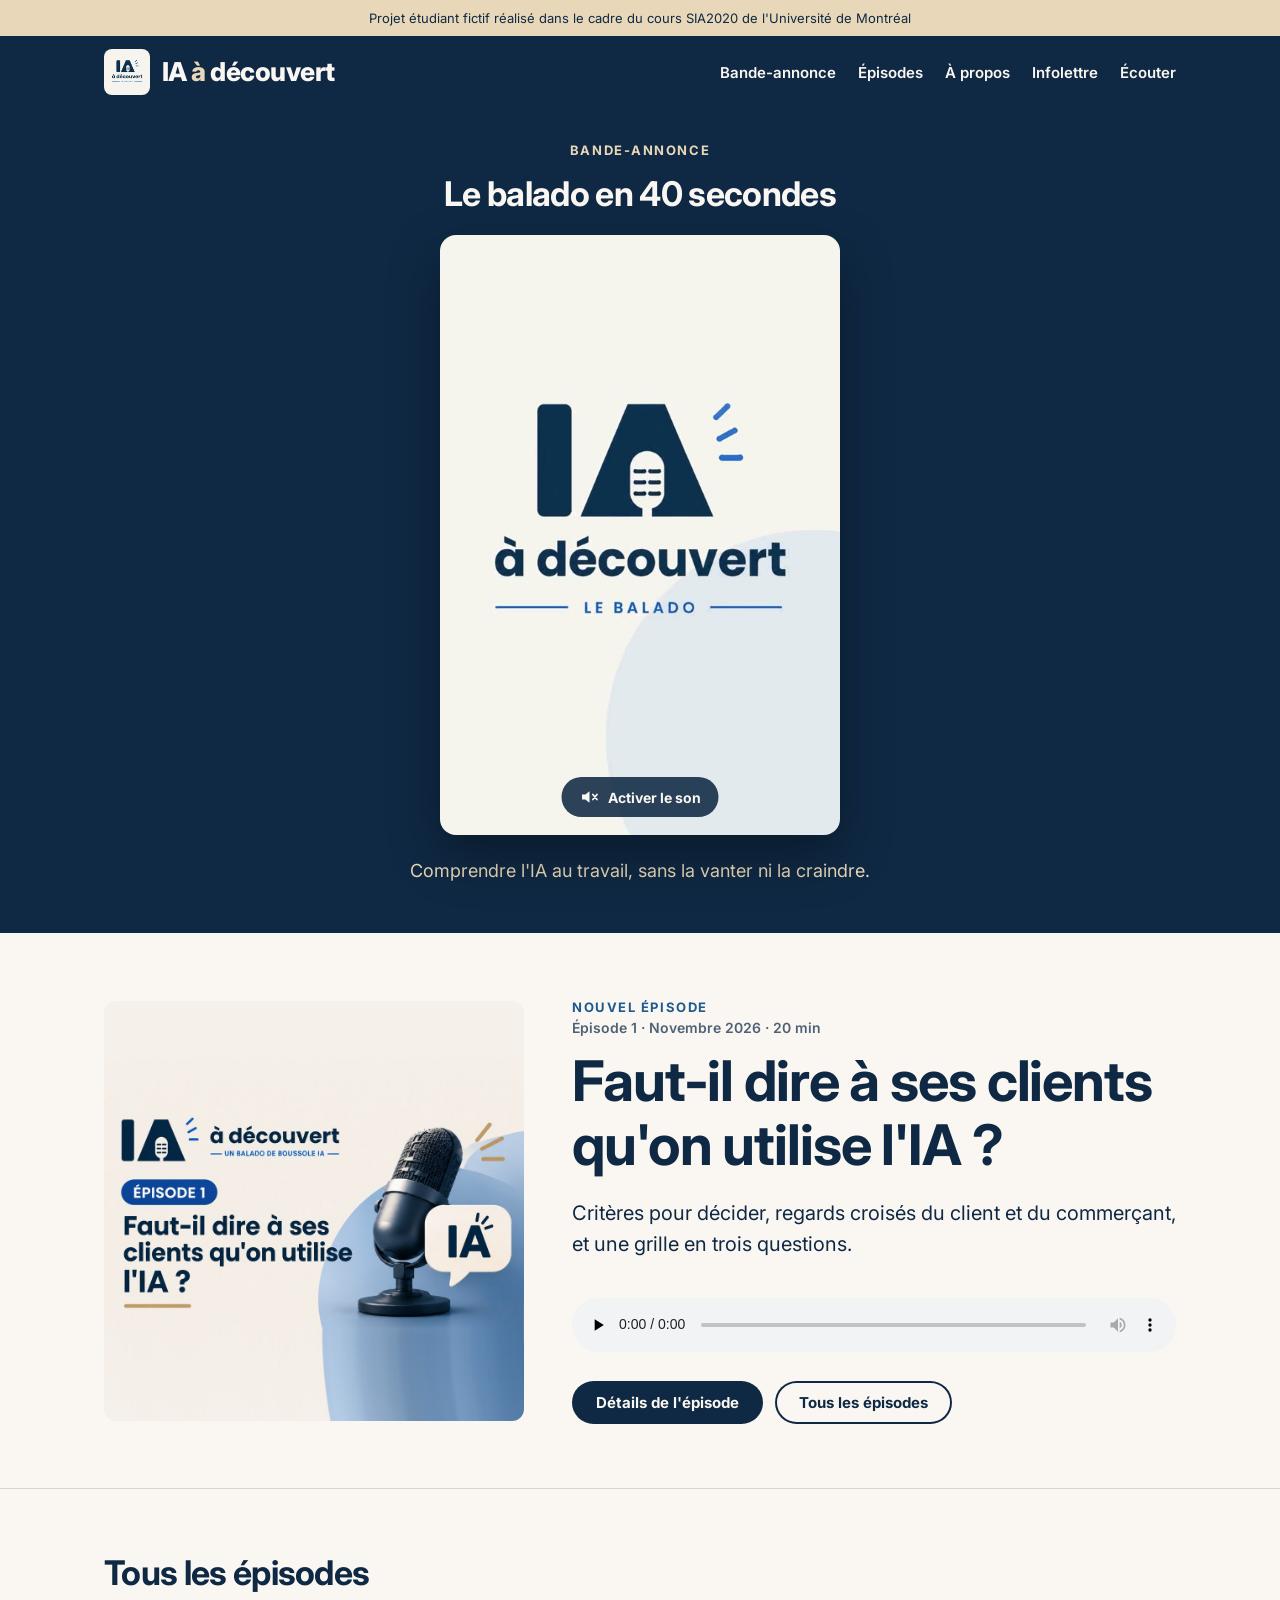
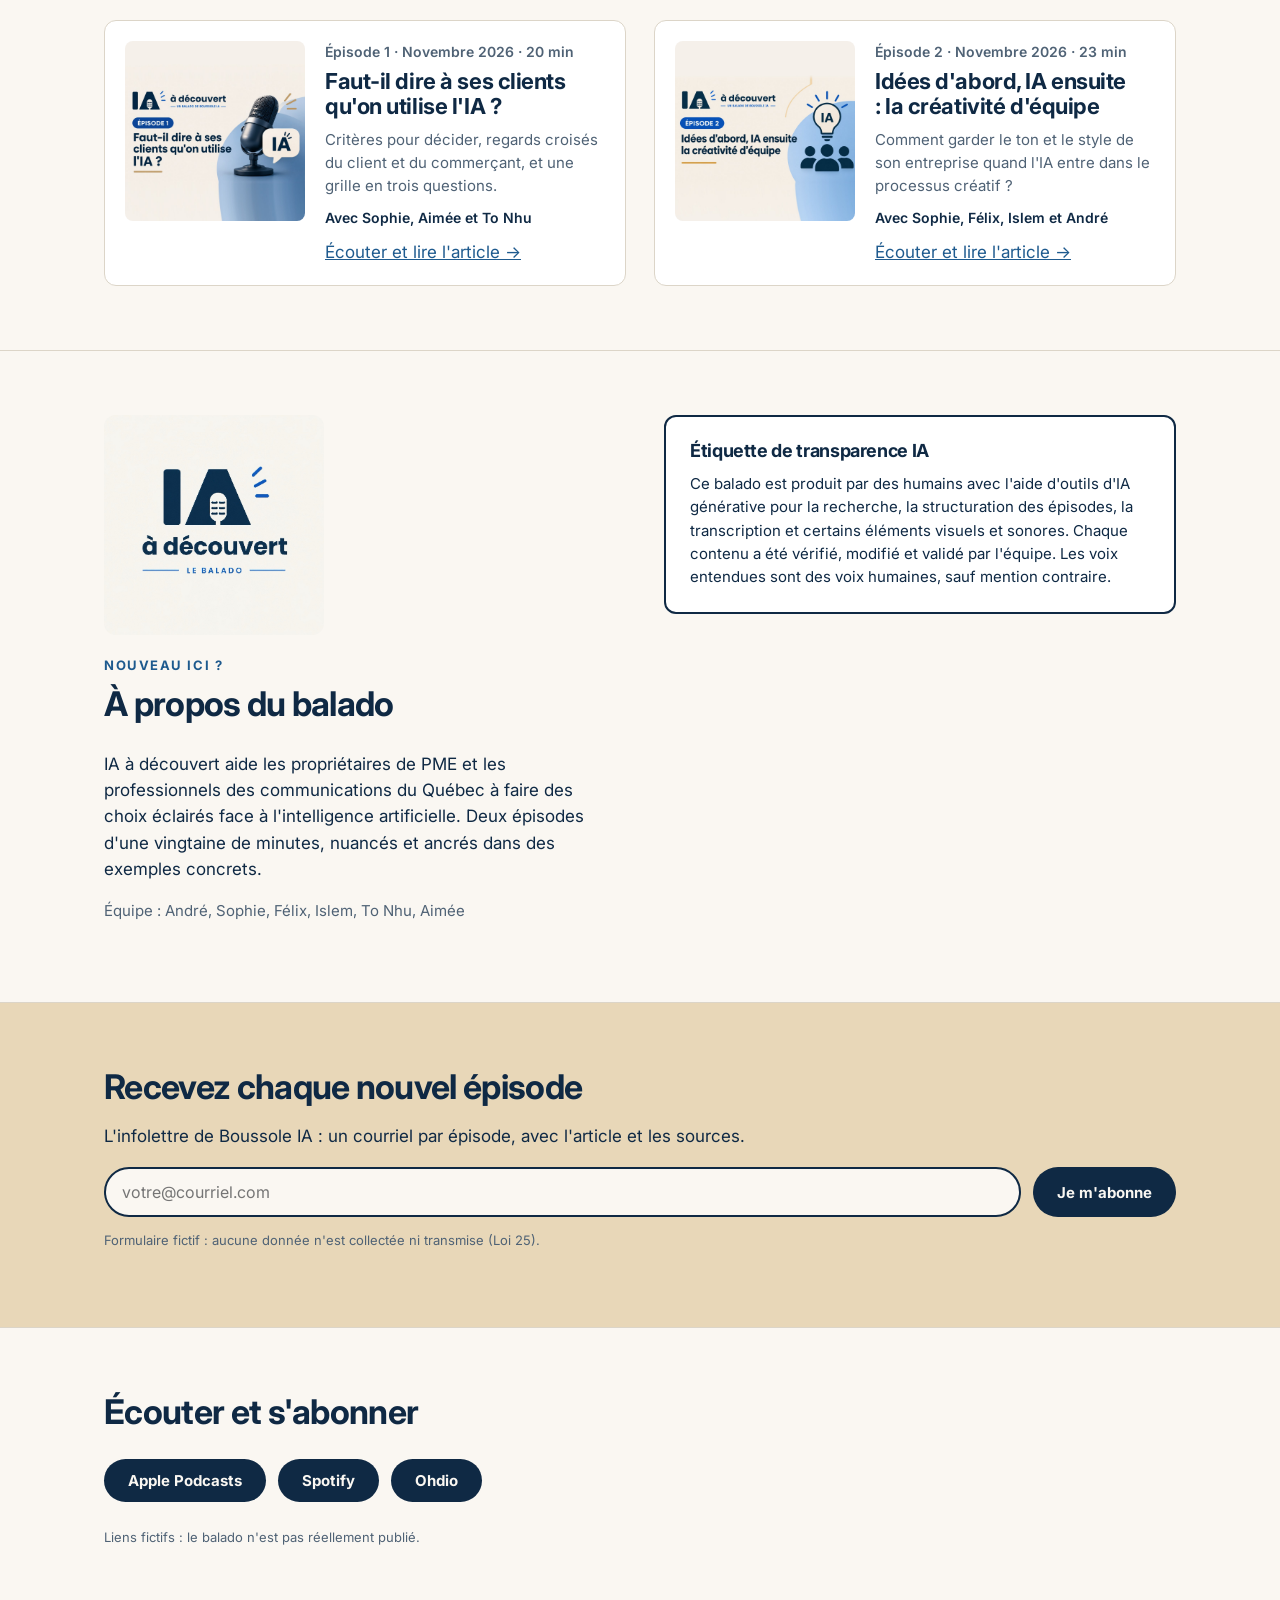
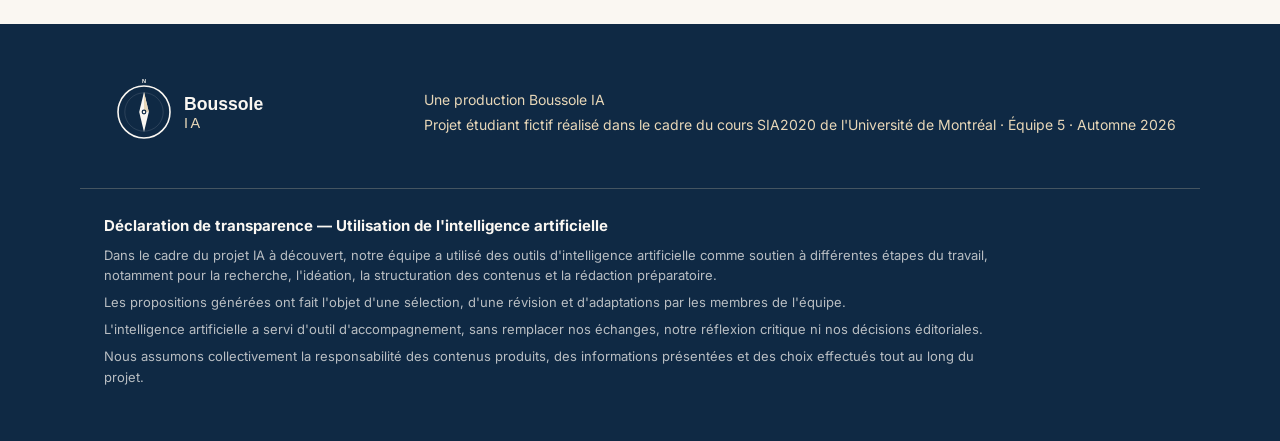
==== commit 249e02fb: "Add files via upload" ====
--- a/iaadecouvert/index.html
+++ b/iaadecouvert/index.html
@@ -102,13 +102,20 @@
       <p>Projet étudiant fictif réalisé dans le cadre du cours SIA2020 de l'Université de Montréal · Équipe 5 · Automne 2026</p>
     </div>
   </div>
+  <div class="wrap declaration">
+    <h3>Déclaration de transparence — Utilisation de l'intelligence artificielle</h3>
+    <p>Dans le cadre du projet IA à découvert, notre équipe a utilisé des outils d'intelligence artificielle comme soutien à différentes étapes du travail, notamment pour la recherche, l'idéation, la structuration des contenus et la rédaction préparatoire.</p>
+    <p>Les propositions générées ont fait l'objet d'une sélection, d'une révision et d'adaptations par les membres de l'équipe.</p>
+    <p>L'intelligence artificielle a servi d'outil d'accompagnement, sans remplacer nos échanges, notre réflexion critique ni nos décisions éditoriales.</p>
+    <p>Nous assumons collectivement la responsabilité des contenus produits, des informations présentées et des choix effectués tout au long du projet.</p>
+  </div>
 </footer>
 
 <script src="data.js"></script>
 <script>
   const ep = EPISODES[0];
   const cover = (src, alt) => src ? `<div class="thumb"><img src="${src}" alt="${alt}"></div>` : `<div class="cover"><img src="${PODCAST.cover}" alt="${alt}"></div>`;
-  const player = (src) => src ? `<audio controls preload="none" src="${src}"></audio>` : `<span class="soon">Audio bientôt disponible</span>`;
+  const player = (src) => src ? `<audio controls preload="none" src="${src}"></audio><p class="small load-note" hidden>Chargement de l\'épisode… la barre de lecture sera active dans quelques secondes.</p>` : `<span class="soon">Audio bientôt disponible</span>`;
 
   document.getElementById("hero").innerHTML = `
     ${cover(ep.image, ep.title)}
@@ -160,5 +167,6 @@
     document.getElementById("nl-ok").hidden = false;
   });
 </script>
+<script src="player.js"></script>
 </body>
 </html>
--- a/iaadecouvert/style.css
+++ b/iaadecouvert/style.css
@@ -99,9 +99,33 @@
 .people { list-style: none; padding: 0; margin: 0 0 12px; display: grid; grid-template-columns: repeat(auto-fill, minmax(240px, 1fr)); gap: 14px; }
 .people li { display: flex; gap: 14px; align-items: center; background: #fff; border: 1px solid var(--line); border-radius: 12px; padding: 14px 16px; }
 .people .initial { flex: none; width: 44px; height: 44px; border-radius: 50%; background: var(--navy); color: var(--cream); display: grid; place-items: center; font-weight: 800; }
+img.initial { object-fit: cover; }
 .people strong { display: block; }
 .people li div span { display: block; color: var(--muted); font-size: 14px; line-height: 1.35; }
 .ep .with { font-size: 14px; font-weight: 600; color: var(--ink); }
+
+/* seen on LinkedIn */
+.seen { background: #EEF2F7; }
+.seen-grid { display: grid; grid-template-columns: minmax(0, 1fr) minmax(0, 440px); gap: 56px; align-items: center; }
+.seen-text { font-size: 19px; max-width: 26em; }
+.post { margin: 0; transform: rotate(-1.2deg); }
+.post img { width: 100%; border-radius: 14px; box-shadow: 0 1px 2px rgba(15,41,68,.08), 0 18px 40px rgba(15,41,68,.16); }
+footer .wrap.declaration { display: block; margin-top: 36px; padding-top: 28px; border-top: 1px solid rgba(232,215,184,.25); }
+footer .declaration h3 { font-size: 15px; color: var(--cream); margin: 0 0 10px; letter-spacing: 0; }
+footer .declaration p { font-size: 13px; line-height: 1.6; color: rgba(250,247,242,.72); max-width: 70em; margin: 0 0 6px; }
+
+@media (max-width: 800px) { .seen-grid { grid-template-columns: minmax(0, 1fr); gap: 28px; } .post { transform: none; max-width: 420px; } }
+
+/* episode clip on hover */
+.thumb.has-clip { position: relative; cursor: pointer; }
+.thumb video { position: absolute; inset: 0; width: 100%; height: 100%; object-fit: contain; background: #F6F5F0; opacity: 0; transition: opacity .25s; }
+.thumb.playing video { opacity: 1; }
+.clip-hint, .clip-sound { position: absolute; left: 50%; bottom: 14px; transform: translateX(-50%); border: 0; border-radius: 999px;
+  background: rgba(15,41,68,.88); color: var(--cream); font: 700 13px var(--sans); padding: 8px 14px; white-space: nowrap; }
+.clip-sound { display: none; cursor: pointer; }
+.thumb.playing .clip-hint { display: none; }
+.thumb.playing .clip-sound { display: block; }
+.clip-sound:hover { background: var(--blue); }
 
 /* footer */
 footer { background: var(--navy); color: var(--cream); padding: 48px 0; font-size: 14px; }
